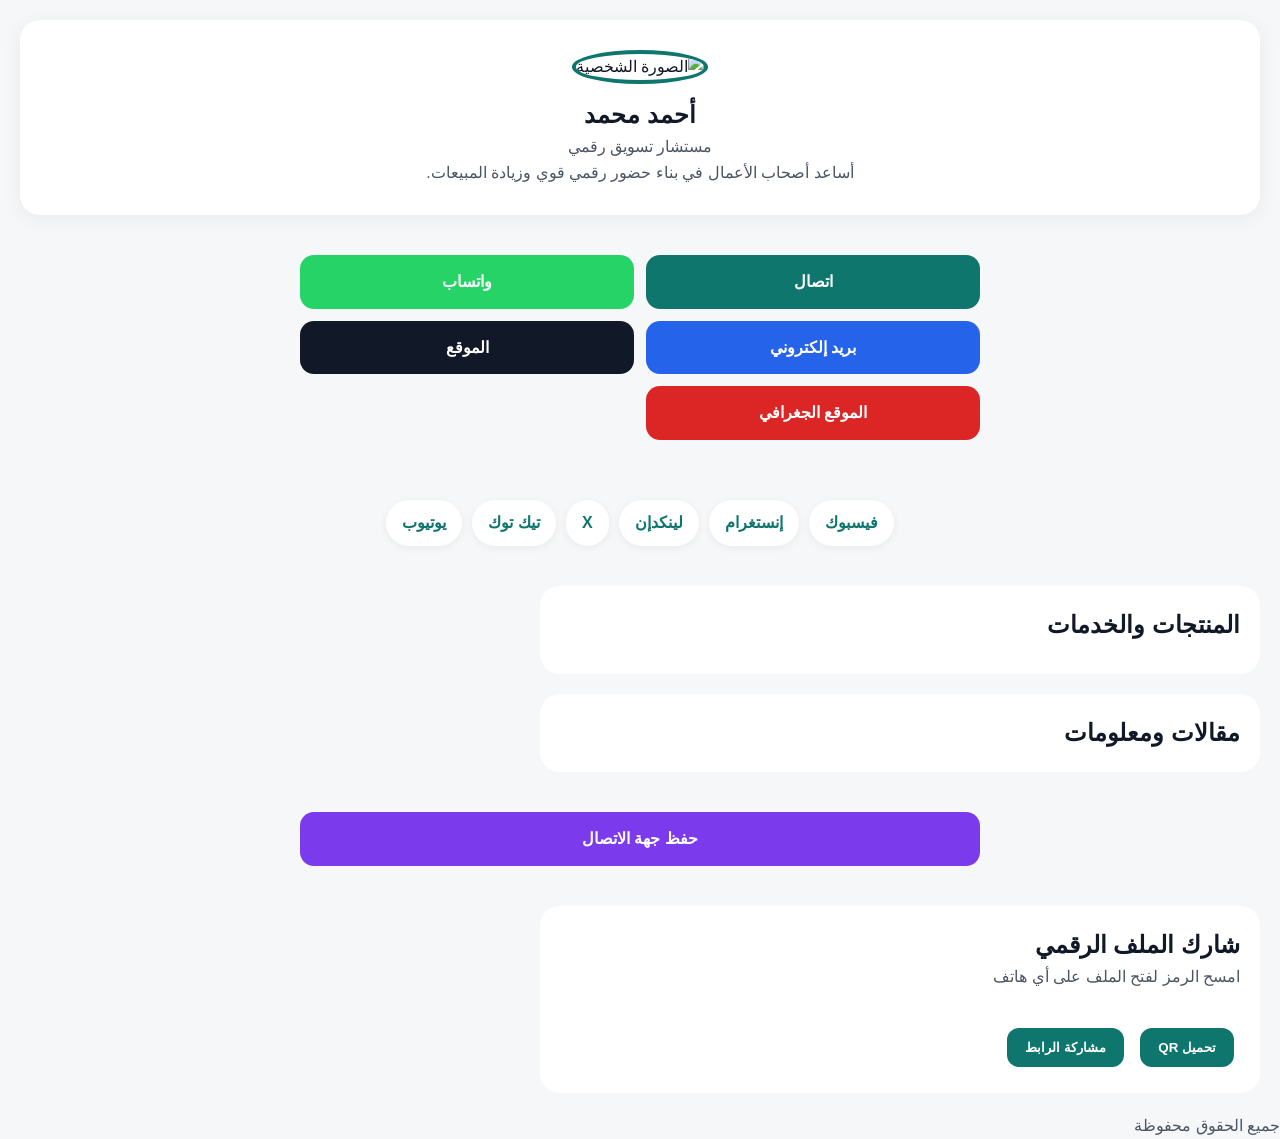
==== index.html @ 64c1b210 "Add files via upload" ====
<!DOCTYPE html>
<html lang="ar" dir="rtl">

<head>
    <meta charset="UTF-8">
    <meta name="viewport" content="width=device-width, initial-scale=1">
    <title>الملف الرقمي</title>

    <link rel="stylesheet" href="style.css">
    <link rel="manifest" href="manifest.json">
    <link rel="apple-touch-icon" href="assets/icon-192.png">

    <meta name="theme-color" content="#0f766e">
</head>

<body>

    <header class="profile-header">
        <img id="profileImage" src="assets/profile.jpg" alt="الصورة الشخصية">
        <h1 id="profileName"></h1>
        <p id="profileTitle"></p>
        <p id="profileAbout"></p>
    </header>

    <section class="contact-buttons">
        <a id="callBtn" class="btn call">اتصال</a>
        <a id="whatsappBtn" class="btn whatsapp">واتساب</a>
        <a id="emailBtn" class="btn email">بريد إلكتروني</a>
        <a id="websiteBtn" class="btn website">الموقع</a>
        <a id="locationBtn" class="btn location">الموقع الجغرافي</a>
    </section>

    <section class="social-links">
        <div id="socialLinks"></div>
    </section>

    <section class="products">
        <h2>المنتجات والخدمات</h2>
        <div id="categoryButtons"></div>
        <div id="productsList"></div>
    </section>

    <section class="articles">
        <h2>مقالات ومعلومات</h2>
        <div id="articlesList"></div>
    </section>

    <section class="save-contact">
        <a id="vcardBtn" class="btn save">حفظ جهة الاتصال</a>
    </section>

    <section class="share-section">
        <h2>شارك الملف الرقمي</h2>
        <p>امسح الرمز لفتح الملف على أي هاتف</p>

        <div id="qrcode"></div>

        <button id="downloadQr">تحميل QR</button>
        <button id="shareLink">مشاركة الرابط</button>
    </section>

    <footer>
        <p>جميع الحقوق محفوظة</p>
    </footer>

    <script src="data.js"></script>
    <script src="https://cdnjs.cloudflare.com/ajax/libs/qrcodejs/1.0.0/qrcode.min.js"></script>
    <script src="script.js"></script>

</body>

</html>
---- style.css ----
* {
    margin: 0;
    padding: 0;
    box-sizing: border-box;
    font-family: "Tajawal", "Cairo", Arial, sans-serif;
}

body {
    background: #f6f7f9;
    color: #111827;
    line-height: 1.6;
}

.container,
section {
    width: 100%;
    max-width: 720px;
    margin: 0 auto;
    padding: 20px;
}

.profile-header {
    text-align: center;
    background: white;
    padding: 30px 20px;
    border-radius: 20px;
    margin: 20px;
    box-shadow: 0 4px 20px rgba(0, 0, 0, 0.06);
}

#profileImage {
    width: 120px;
    height: 120px;
    object-fit: cover;
    border-radius: 50%;
    border: 4px solid #0f766e;
}

h1 {
    font-size: 24px;
    margin-top: 12px;
}

p {
    color: #4b5563;
}

.contact-buttons {
    display: grid;
    grid-template-columns: repeat(2, 1fr);
    gap: 12px;
}

.btn {
    display: block;
    text-align: center;
    padding: 14px;
    border-radius: 14px;
    text-decoration: none;
    font-weight: bold;
    color: white;
    background: #0f766e;
}

.btn.whatsapp {
    background: #25d366;
}

.btn.email {
    background: #2563eb;
}

.btn.website {
    background: #111827;
}

.btn.location {
    background: #dc2626;
}

.btn.save {
    background: #7c3aed;
}

.social-links {
    margin-top: 20px;
}

#socialLinks {
    display: flex;
    flex-wrap: wrap;
    justify-content: center;
    gap: 10px;
}

#socialLinks a {
    padding: 10px 16px;
    background: white;
    border-radius: 999px;
    text-decoration: none;
    color: #0f766e;
    font-weight: bold;
    box-shadow: 0 2px 8px rgba(0, 0, 0, 0.06);
}

.products,
.articles,
.share-section {
    background: white;
    border-radius: 20px;
    margin: 20px;
    padding: 20px;
}

#categoryButtons {
    display: flex;
    gap: 8px;
    overflow-x: auto;
    padding-bottom: 10px;
}

.category-btn {
    padding: 8px 14px;
    border: none;
    border-radius: 999px;
    background: #e5e7eb;
    cursor: pointer;
}

.category-btn.active {
    background: #0f766e;
    color: white;
}

.product-card {
    border: 1px solid #e5e7eb;
    border-radius: 16px;
    overflow: hidden;
    margin-top: 14px;
}

.product-card img {
    width: 100%;
    height: 180px;
    object-fit: cover;
}

.product-card-content {
    padding: 14px;
}

#qrcode {
    display: flex;
    justify-content: center;
    padding: 16px;
    background: white;
}

button {
    padding: 12px 18px;
    border: none;
    border-radius: 12px;
    background: #0f766e;
    color: white;
    font-weight: bold;
    cursor: pointer;
    margin: 6px;
}

@media (max-width: 480px) {
    .contact-buttons {
        grid-template-columns: 1fr;
    }

    h1 {
        font-size: 20px;
    }
}
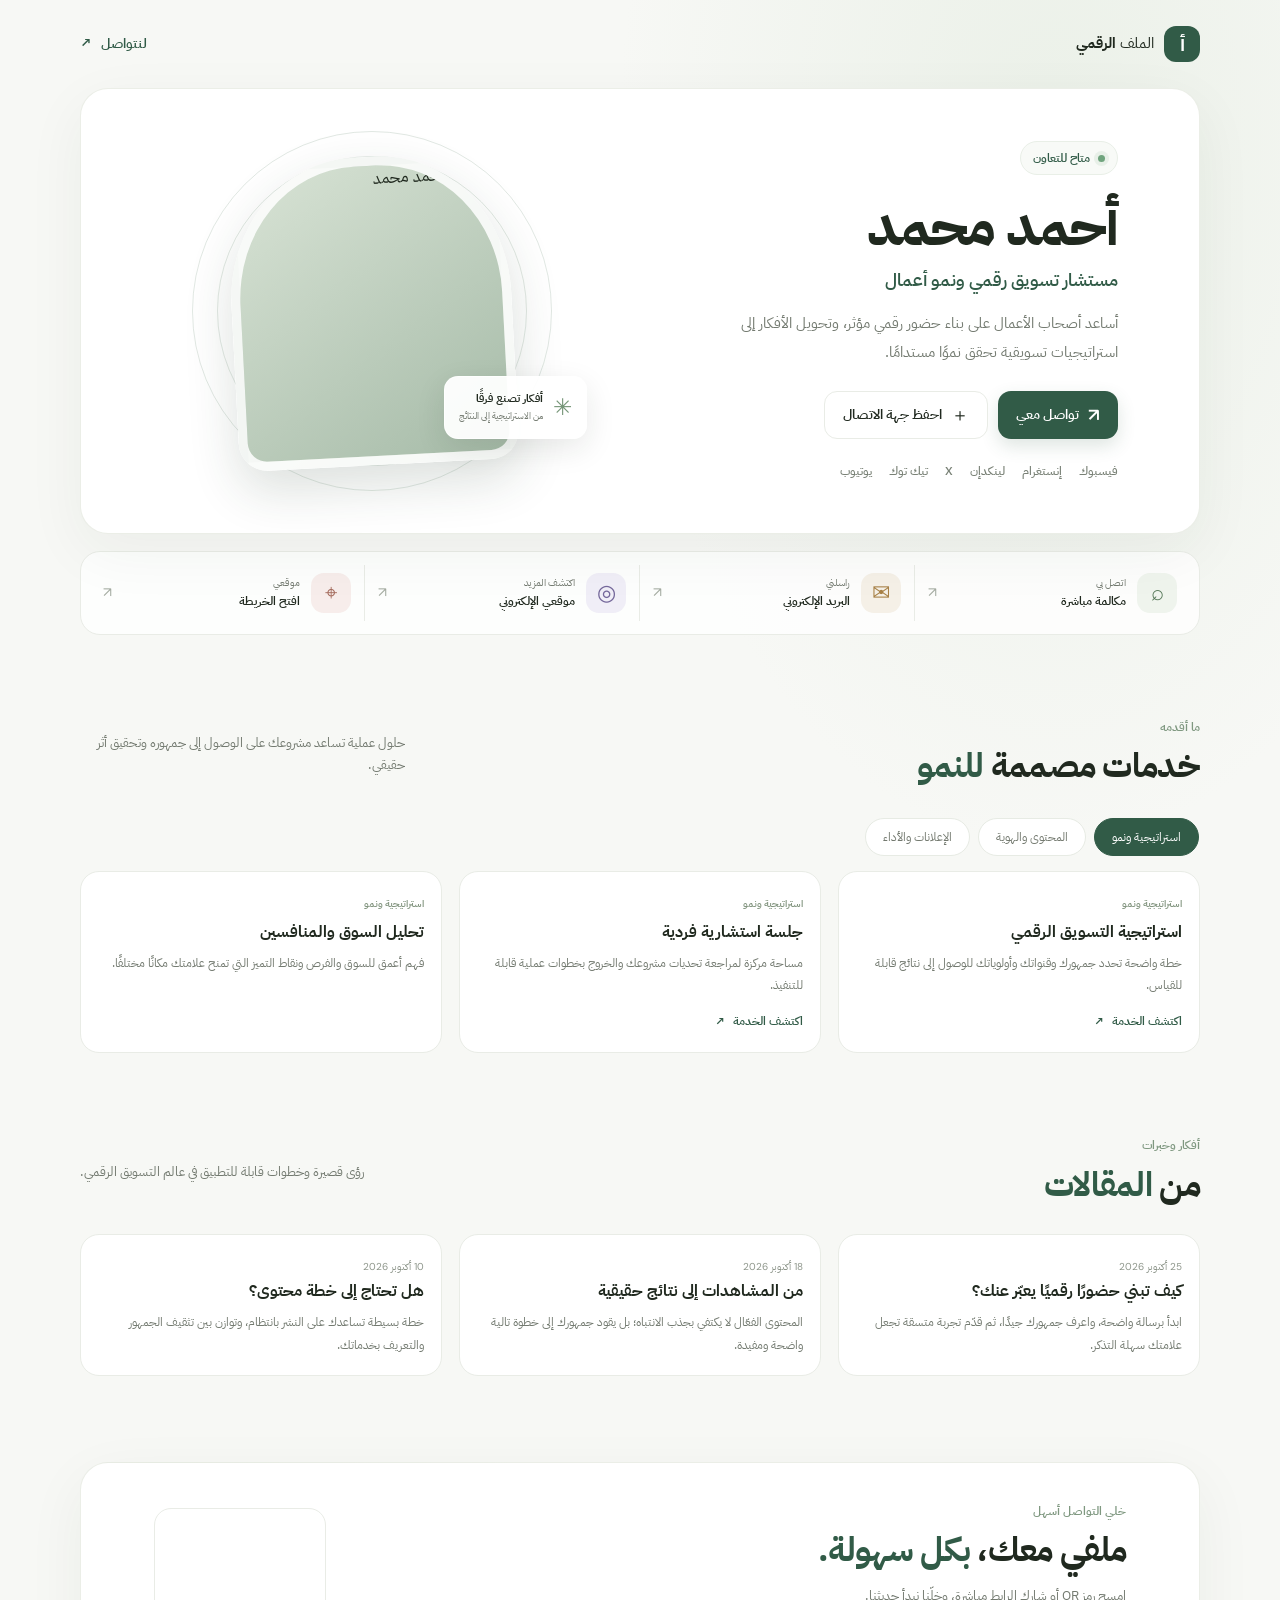
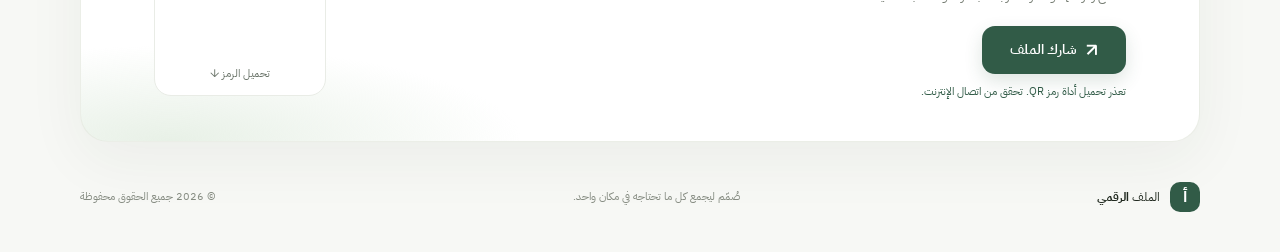
==== commit 50c302ad: "Add files via upload" ====
--- a/index.html
+++ b/index.html
@@ -4,69 +4,139 @@
 <head>
     <meta charset="UTF-8">
     <meta name="viewport" content="width=device-width, initial-scale=1">
-    <title>الملف الرقمي</title>
-
+    <meta name="theme-color" content="#f7f8f5">
+    <meta name="description"
+        content="الملف الرقمي لأحمد محمد — مستشار تسويق رقمي. تواصل، اكتشف الخدمات، وتعرّف على أحدث المقالات.">
+    <title>أحمد محمد | ملف رقمي</title>
+    <link rel="preconnect" href="https://fonts.googleapis.com">
+    <link rel="preconnect" href="https://fonts.gstatic.com" crossorigin>
+    <link
+        href="https://fonts.googleapis.com/css2?family=DM+Sans:wght@400;500;600;700&family=IBM+Plex+Sans+Arabic:wght@400;500;600;700&display=swap"
+        rel="stylesheet">
     <link rel="stylesheet" href="style.css">
-    <link rel="manifest" href="manifest.json">
-    <link rel="apple-touch-icon" href="assets/icon-192.png">
-
-    <meta name="theme-color" content="#0f766e">
 </head>
 
 <body>
+    <div class="page-shell">
+        <nav class="topbar" aria-label="التنقل الرئيسي">
+            <a class="brand" href="#home" aria-label="العودة إلى بداية الصفحة">
+                <span class="brand-mark" aria-hidden="true">أ</span>
+                <span>الملف <strong>الرقمي</strong></span>
+            </a>
+            <a class="topbar-link" href="#contact">لنتواصل <span aria-hidden="true">↗</span></a>
+        </nav>
 
-    <header class="profile-header">
-        <img id="profileImage" src="assets/profile.jpg" alt="الصورة الشخصية">
-        <h1 id="profileName"></h1>
-        <p id="profileTitle"></p>
-        <p id="profileAbout"></p>
-    </header>
+        <main>
+            <section class="hero panel" id="home" aria-labelledby="profileName">
+                <div class="hero-copy">
+                    <span class="eyebrow"><span class="status-dot"></span> متاح للتعاون</span>
+                    <h1 id="profileName"></h1>
+                    <p class="profile-title" id="profileTitle"></p>
+                    <p class="profile-about" id="profileAbout"></p>
 
-    <section class="contact-buttons">
-        <a id="callBtn" class="btn call">اتصال</a>
-        <a id="whatsappBtn" class="btn whatsapp">واتساب</a>
-        <a id="emailBtn" class="btn email">بريد إلكتروني</a>
-        <a id="websiteBtn" class="btn website">الموقع</a>
-        <a id="locationBtn" class="btn location">الموقع الجغرافي</a>
-    </section>
+                    <div class="hero-actions">
+                        <a id="whatsappBtn" class="button button-primary" href="#">
+                            <span class="button-icon" aria-hidden="true">↗</span> تواصل معي
+                        </a>
+                        <a id="vcardBtn" class="button button-light" href="#">
+                            <span class="button-icon" aria-hidden="true">＋</span> احفظ جهة الاتصال
+                        </a>
+                    </div>
 
-    <section class="social-links">
-        <div id="socialLinks"></div>
-    </section>
+                    <div class="hero-socials" id="socialLinks" aria-label="روابط التواصل الاجتماعي"></div>
+                </div>
+                <div class="hero-visual">
+                    <div class="photo-frame">
+                        <img id="profileImage" src="" alt="" fetchpriority="high">
+                    </div>
+                    <div class="photo-caption">
+                        <span class="caption-mark" aria-hidden="true">✳</span>
+                        <span><strong>أفكار تصنع فرقًا</strong><small>من الاستراتيجية إلى النتائج</small></span>
+                    </div>
+                    <span class="hero-orbit orbit-one" aria-hidden="true"></span>
+                    <span class="hero-orbit orbit-two" aria-hidden="true"></span>
+                </div>
+            </section>
 
-    <section class="products">
-        <h2>المنتجات والخدمات</h2>
-        <div id="categoryButtons"></div>
-        <div id="productsList"></div>
-    </section>
+            <section class="contact-strip" id="contact" aria-label="طرق التواصل">
+                <a class="contact-item" id="callBtn" href="#">
+                    <span class="contact-icon icon-call" aria-hidden="true">⌕</span>
+                    <span><small>اتصل بي</small><strong>مكالمة مباشرة</strong></span>
+                    <span class="contact-arrow" aria-hidden="true">↗</span>
+                </a>
+                <a class="contact-item" id="emailBtn" href="#">
+                    <span class="contact-icon icon-email" aria-hidden="true">✉</span>
+                    <span><small>راسلني</small><strong>البريد الإلكتروني</strong></span>
+                    <span class="contact-arrow" aria-hidden="true">↗</span>
+                </a>
+                <a class="contact-item" id="websiteBtn" href="#" target="_blank" rel="noopener noreferrer">
+                    <span class="contact-icon icon-web" aria-hidden="true">◎</span>
+                    <span><small>اكتشف المزيد</small><strong>موقعي الإلكتروني</strong></span>
+                    <span class="contact-arrow" aria-hidden="true">↗</span>
+                </a>
+                <a class="contact-item" id="locationBtn" href="#" target="_blank" rel="noopener noreferrer">
+                    <span class="contact-icon icon-location" aria-hidden="true">⌖</span>
+                    <span><small>موقعي</small><strong>افتح الخريطة</strong></span>
+                    <span class="contact-arrow" aria-hidden="true">↗</span>
+                </a>
+            </section>
 
-    <section class="articles">
-        <h2>مقالات ومعلومات</h2>
-        <div id="articlesList"></div>
-    </section>
+            <section class="content-section" id="services" aria-labelledby="servicesHeading">
+                <div class="section-heading">
+                    <div>
+                        <span class="section-kicker">ما أقدمه</span>
+                        <h2 id="servicesHeading">خدمات مصممة <span>للنمو</span></h2>
+                    </div>
+                    <p>حلول عملية تساعد مشروعك على الوصول إلى جمهوره وتحقيق أثر حقيقي.</p>
+                </div>
+                <div class="category-list" id="categoryButtons" aria-label="تصنيفات الخدمات"></div>
+                <div class="product-grid" id="productsList" aria-live="polite"></div>
+                <p class="content-message" id="productsMessage" role="status" hidden></p>
+            </section>
 
-    <section class="save-contact">
-        <a id="vcardBtn" class="btn save">حفظ جهة الاتصال</a>
-    </section>
+            <section class="content-section articles-section" id="articles" aria-labelledby="articlesHeading">
+                <div class="section-heading">
+                    <div>
+                        <span class="section-kicker">أفكار وخبرات</span>
+                        <h2 id="articlesHeading">من <span>المقالات</span></h2>
+                    </div>
+                    <p>رؤى قصيرة وخطوات قابلة للتطبيق في عالم التسويق الرقمي.</p>
+                </div>
+                <div class="article-grid" id="articlesList" aria-live="polite"></div>
+                <p class="content-message" id="articlesMessage" role="status" hidden></p>
+            </section>
 
-    <section class="share-section">
-        <h2>شارك الملف الرقمي</h2>
-        <p>امسح الرمز لفتح الملف على أي هاتف</p>
+            <section class="share-panel panel" aria-labelledby="shareHeading">
+                <div class="share-copy">
+                    <span class="section-kicker">خلي التواصل أسهل</span>
+                    <h2 id="shareHeading">ملفي معك، <span>بكل سهولة.</span></h2>
+                    <p>امسح رمز QR أو شارك الرابط مباشرة، وخلّنا نبدأ حديثنا.</p>
+                    <button class="button button-primary share-button" id="shareLink" type="button">
+                        <span class="button-icon" aria-hidden="true">↗</span> شارك الملف
+                    </button>
+                    <p class="share-feedback" id="shareFeedback" role="status" aria-live="polite"></p>
+                </div>
+                <div class="qr-wrap">
+                    <div id="qrcode" aria-label="رمز QR لرابط هذه الصفحة"></div>
+                    <button class="qr-download" id="downloadQr" type="button">تحميل الرمز <span
+                            aria-hidden="true">↓</span></button>
+                </div>
+            </section>
+        </main>
 
-        <div id="qrcode"></div>
-
-        <button id="downloadQr">تحميل QR</button>
-        <button id="shareLink">مشاركة الرابط</button>
-    </section>
-
-    <footer>
-        <p>جميع الحقوق محفوظة</p>
-    </footer>
+        <footer class="footer">
+            <a class="brand footer-brand" href="#home">
+                <span class="brand-mark" aria-hidden="true">أ</span>
+                <span>الملف <strong>الرقمي</strong></span>
+            </a>
+            <p>صُمّم ليجمع كل ما تحتاجه في مكان واحد.</p>
+            <span class="copyright">© <span id="currentYear"></span> جميع الحقوق محفوظة</span>
+        </footer>
+    </div>
 
     <script src="data.js"></script>
-    <script src="https://cdnjs.cloudflare.com/ajax/libs/qrcodejs/1.0.0/qrcode.min.js"></script>
-    <script src="script.js"></script>
-
+    <script src="https://cdnjs.cloudflare.com/ajax/libs/qrcodejs/1.0.0/qrcode.min.js" defer></script>
+    <script src="script.js" defer></script>
 </body>
 
 </html>
--- a/style.css
+++ b/style.css
@@ -1,178 +1,890 @@
+:root {
+    color-scheme: light;
+    --ink: #20291f;
+    --muted: #737a70;
+    --green: #315b47;
+    --green-dark: #254736;
+    --sage: #e9efe7;
+    --paper: #f7f8f5;
+    --line: #e9ece6;
+    --white: #fff;
+    --font: "IBM Plex Sans Arabic", "DM Sans", sans-serif;
+    font-family: var(--font);
+    font-synthesis: none;
+    text-rendering: optimizeLegibility;
+}
+
 * {
+    box-sizing: border-box;
+}
+
+html {
+    scroll-behavior: smooth;
+}
+
+body {
+    min-width: 320px;
     margin: 0;
-    padding: 0;
-    box-sizing: border-box;
-    font-family: "Tajawal", "Cairo", Arial, sans-serif;
-}
-
-body {
-    background: #f6f7f9;
-    color: #111827;
-    line-height: 1.6;
-}
-
-.container,
-section {
+    background:
+        radial-gradient(ellipse at 82% 8%, rgba(218, 230, 214, .42), transparent 27rem),
+        var(--paper);
+    color: var(--ink);
+    line-height: 1.7;
+}
+
+button,
+a {
+    font: inherit;
+}
+
+a {
+    color: inherit;
+}
+
+button:focus-visible,
+a:focus-visible {
+    outline: 3px solid #9eb99e;
+    outline-offset: 4px;
+}
+
+.page-shell {
+    width: min(1120px, calc(100% - 56px));
+    margin-inline: auto;
+}
+
+.topbar,
+.brand,
+.topbar-link,
+.hero-actions,
+.hero-socials,
+.contact-item,
+.section-heading,
+.category-list,
+.share-panel,
+.footer {
+    display: flex;
+    align-items: center;
+}
+
+.topbar {
+    justify-content: space-between;
+    min-height: 88px;
+}
+
+.brand {
+    gap: 10px;
+    color: var(--ink);
+    font-size: 15px;
+    text-decoration: none;
+}
+
+.brand strong {
+    font-weight: 700;
+}
+
+.brand-mark {
+    display: grid;
+    width: 36px;
+    height: 36px;
+    place-items: center;
+    border-radius: 12px;
+    background: var(--green);
+    color: var(--white);
+    font-size: 20px;
+    font-weight: 700;
+}
+
+.topbar-link {
+    gap: 9px;
+    color: var(--green);
+    font-size: 14px;
+    font-weight: 600;
+    text-decoration: none;
+}
+
+.topbar-link span,
+.contact-arrow {
+    direction: ltr;
+}
+
+.panel {
+    border: 1px solid rgba(230, 234, 226, .8);
+    border-radius: 28px;
+    background: var(--white);
+    box-shadow: 0 18px 60px rgba(43, 57, 40, .055);
+}
+
+.hero {
+    position: relative;
+    display: grid;
+    min-height: 420px;
+    grid-template-columns: 1.12fr .88fr;
+    align-items: center;
+    overflow: hidden;
+    padding: 52px 7.2%;
+}
+
+.hero-copy {
+    position: relative;
+    z-index: 2;
+    max-width: 540px;
+}
+
+.eyebrow {
+    display: inline-flex;
+    align-items: center;
+    gap: 8px;
+    padding: 6px 12px;
+    border: 1px solid #e9efe7;
+    border-radius: 999px;
+    background: #f8faf7;
+    color: var(--green);
+    font-size: 12px;
+    font-weight: 600;
+}
+
+.status-dot {
+    width: 7px;
+    height: 7px;
+    border-radius: 50%;
+    background: #70a47e;
+    box-shadow: 0 0 0 4px rgba(112, 164, 126, .12);
+}
+
+h1,
+h2,
+h3,
+p {
+    margin-top: 0;
+}
+
+.hero h1 {
+    margin: 16px 0 2px;
+    font-size: clamp(38px, 5vw, 56px);
+    font-weight: 700;
+    letter-spacing: -1.8px;
+    line-height: 1.27;
+}
+
+.profile-title {
+    margin-bottom: 14px;
+    color: var(--green);
+    font-size: 18px;
+    font-weight: 600;
+}
+
+.profile-about {
+    max-width: 440px;
+    margin-bottom: 23px;
+    color: var(--muted);
+    font-size: 15px;
+    line-height: 1.95;
+}
+
+.hero-actions {
+    flex-wrap: wrap;
+    gap: 10px;
+}
+
+.button {
+    display: inline-flex;
+    min-height: 48px;
+    align-items: center;
+    justify-content: center;
+    gap: 9px;
+    padding: 10px 18px;
+    border: 0;
+    border-radius: 13px;
+    cursor: pointer;
+    font-size: 14px;
+    font-weight: 600;
+    text-decoration: none;
+    transition: transform .2s ease, background .2s ease, box-shadow .2s ease;
+}
+
+.button:hover {
+    transform: translateY(-2px);
+}
+
+.button-primary {
+    background: var(--green);
+    box-shadow: 0 7px 18px rgba(49, 91, 71, .16);
+    color: var(--white);
+}
+
+.button-primary:hover {
+    background: var(--green-dark);
+}
+
+.button-light {
+    border: 1px solid var(--line);
+    background: var(--white);
+    color: var(--ink);
+}
+
+.button-icon {
+    font-family: "DM Sans", sans-serif;
+    font-size: 18px;
+    line-height: 1;
+}
+
+.hero-socials {
+    flex-wrap: wrap;
+    gap: 17px;
+    margin-top: 22px;
+}
+
+.hero-socials a {
+    color: #788075;
+    font-size: 12px;
+    font-weight: 500;
+    text-decoration: none;
+    transition: color .2s ease;
+}
+
+.hero-socials a:hover {
+    color: var(--green);
+}
+
+.hero-visual {
+    position: relative;
+    display: grid;
+    min-height: 310px;
+    place-items: center;
+}
+
+.photo-frame {
+    position: relative;
+    z-index: 1;
+    width: min(280px, 74%);
+    aspect-ratio: .91;
+    overflow: hidden;
+    border: 9px solid rgba(255, 255, 255, .86);
+    border-radius: 46% 46% 28px 28px;
+    background: linear-gradient(145deg, #d8e3d5, #a6bba8);
+    box-shadow: 0 20px 50px rgba(35, 61, 43, .16);
+    transform: rotate(-3deg);
+}
+
+.photo-frame img {
     width: 100%;
-    max-width: 720px;
-    margin: 0 auto;
-    padding: 20px;
-}
-
-.profile-header {
-    text-align: center;
-    background: white;
-    padding: 30px 20px;
+    height: 100%;
+    object-fit: cover;
+    object-position: center 35%;
+}
+
+.photo-caption {
+    position: absolute;
+    z-index: 2;
+    right: -4px;
+    bottom: 27px;
+    display: flex;
+    align-items: center;
+    gap: 10px;
+    padding: 11px 14px;
+    border: 1px solid rgba(255, 255, 255, .8);
+    border-radius: 14px;
+    background: rgba(255, 255, 255, .94);
+    box-shadow: 0 10px 30px rgba(31, 44, 31, .1);
+}
+
+.caption-mark {
+    color: #759577;
+    font-size: 23px;
+}
+
+.photo-caption strong,
+.photo-caption small {
+    display: block;
+}
+
+.photo-caption strong {
+    font-size: 11px;
+}
+
+.photo-caption small {
+    color: var(--muted);
+    font-size: 9px;
+}
+
+.hero-orbit {
+    position: absolute;
+    display: block;
+    border: 1px solid rgba(92, 130, 99, .18);
+    border-radius: 50%;
+}
+
+.orbit-one {
+    width: 310px;
+    height: 310px;
+}
+
+.orbit-two {
+    width: 360px;
+    height: 360px;
+}
+
+.contact-strip {
+    display: grid;
+    grid-template-columns: repeat(4, 1fr);
+    margin-top: 17px;
+    padding: 13px 9px;
+    border: 1px solid var(--line);
     border-radius: 20px;
-    margin: 20px;
-    box-shadow: 0 4px 20px rgba(0, 0, 0, 0.06);
-}
-
-#profileImage {
-    width: 120px;
-    height: 120px;
-    object-fit: cover;
-    border-radius: 50%;
-    border: 4px solid #0f766e;
-}
-
-h1 {
-    font-size: 24px;
-    margin-top: 12px;
-}
-
-p {
-    color: #4b5563;
-}
-
-.contact-buttons {
+    background: rgba(255, 255, 255, .82);
+}
+
+.contact-item {
+    min-width: 0;
+    gap: 11px;
+    padding: 8px 13px;
+    text-decoration: none;
+}
+
+.contact-item+.contact-item {
+    border-right: 1px solid var(--line);
+}
+
+.contact-icon {
     display: grid;
-    grid-template-columns: repeat(2, 1fr);
-    gap: 12px;
-}
-
-.btn {
+    width: 40px;
+    height: 40px;
+    flex: 0 0 40px;
+    place-items: center;
+    border-radius: 13px;
+    font-family: "DM Sans", sans-serif;
+    font-size: 22px;
+}
+
+.icon-call {
+    background: #eff4ed;
+    color: #527555;
+}
+
+.icon-email {
+    background: #f5f0e7;
+    color: #a78046;
+}
+
+.icon-web {
+    background: #f0eef7;
+    color: #75689b;
+}
+
+.icon-location {
+    background: #f7edeb;
+    color: #a56c5e;
+}
+
+.contact-item small,
+.contact-item strong {
     display: block;
-    text-align: center;
-    padding: 14px;
-    border-radius: 14px;
-    text-decoration: none;
-    font-weight: bold;
-    color: white;
-    background: #0f766e;
-}
-
-.btn.whatsapp {
-    background: #25d366;
-}
-
-.btn.email {
-    background: #2563eb;
-}
-
-.btn.website {
-    background: #111827;
-}
-
-.btn.location {
-    background: #dc2626;
-}
-
-.btn.save {
-    background: #7c3aed;
-}
-
-.social-links {
-    margin-top: 20px;
-}
-
-#socialLinks {
-    display: flex;
-    flex-wrap: wrap;
-    justify-content: center;
-    gap: 10px;
-}
-
-#socialLinks a {
-    padding: 10px 16px;
-    background: white;
-    border-radius: 999px;
-    text-decoration: none;
-    color: #0f766e;
-    font-weight: bold;
-    box-shadow: 0 2px 8px rgba(0, 0, 0, 0.06);
-}
-
-.products,
-.articles,
-.share-section {
-    background: white;
-    border-radius: 20px;
-    margin: 20px;
-    padding: 20px;
-}
-
-#categoryButtons {
-    display: flex;
+    overflow: hidden;
+    text-overflow: ellipsis;
+    white-space: nowrap;
+}
+
+.contact-item small {
+    color: var(--muted);
+    font-size: 10px;
+}
+
+.contact-item strong {
+    font-size: 12px;
+    font-weight: 600;
+}
+
+.contact-arrow {
+    margin-right: auto;
+    color: #a3aaa0;
+    font-family: "DM Sans", sans-serif;
+    font-size: 14px;
+}
+
+.content-section {
+    padding-top: 82px;
+}
+
+.section-heading {
+    justify-content: space-between;
+    gap: 24px;
+    margin-bottom: 25px;
+}
+
+.section-kicker {
+    display: block;
+    margin-bottom: 4px;
+    color: #7f9880;
+    font-size: 12px;
+    font-weight: 600;
+}
+
+.section-heading h2,
+.share-copy h2 {
+    margin-bottom: 0;
+    font-size: clamp(25px, 3vw, 34px);
+    letter-spacing: -.7px;
+    line-height: 1.45;
+}
+
+.section-heading h2 span,
+.share-copy h2 span {
+    color: var(--green);
+}
+
+.section-heading>p {
+    max-width: 325px;
+    margin: 0;
+    color: var(--muted);
+    font-size: 13px;
+}
+
+.category-list {
     gap: 8px;
     overflow-x: auto;
-    padding-bottom: 10px;
+    padding: 2px 1px 15px;
+    scrollbar-width: thin;
 }
 
 .category-btn {
-    padding: 8px 14px;
-    border: none;
+    flex: 0 0 auto;
+    padding: 8px 17px;
+    border: 1px solid #e7ebe4;
     border-radius: 999px;
-    background: #e5e7eb;
+    background: var(--white);
+    color: #73796f;
     cursor: pointer;
-}
-
+    font-size: 12px;
+    transition: all .18s ease;
+}
+
+.category-btn:hover,
 .category-btn.active {
-    background: #0f766e;
-    color: white;
-}
-
-.product-card {
-    border: 1px solid #e5e7eb;
-    border-radius: 16px;
+    border-color: var(--green);
+    background: var(--green);
+    color: var(--white);
+}
+
+.product-grid,
+.article-grid {
+    display: grid;
+    grid-template-columns: repeat(3, minmax(0, 1fr));
+    gap: 17px;
+}
+
+.product-card,
+.article-card {
+    min-width: 0;
     overflow: hidden;
+    border: 1px solid var(--line);
+    border-radius: 19px;
+    background: var(--white);
+    transition: transform .22s ease, box-shadow .22s ease;
+}
+
+.product-card:hover,
+.article-card:hover {
+    box-shadow: 0 14px 35px rgba(43, 57, 40, .08);
+    transform: translateY(-4px);
+}
+
+.card-image {
+    display: block;
+    width: 100%;
+    height: 174px;
+    object-fit: cover;
+    background: #e9eee7;
+}
+
+.card-content {
+    padding: 17px 17px 18px;
+}
+
+.card-label {
+    display: inline-block;
+    margin-bottom: 8px;
+    color: #849681;
+    font-size: 10px;
+    font-weight: 600;
+}
+
+.card-content h3 {
+    margin-bottom: 6px;
+    font-size: 16px;
+    line-height: 1.6;
+}
+
+.card-content p {
+    margin-bottom: 0;
+    color: var(--muted);
+    font-size: 12px;
+    line-height: 1.9;
+}
+
+.card-link {
+    display: inline-flex;
+    align-items: center;
+    gap: 7px;
     margin-top: 14px;
-}
-
-.product-card img {
-    width: 100%;
-    height: 180px;
-    object-fit: cover;
-}
-
-.product-card-content {
-    padding: 14px;
+    color: var(--green);
+    font-size: 12px;
+    font-weight: 600;
+    text-decoration: none;
+}
+
+.card-link span {
+    direction: ltr;
+}
+
+.article-card .card-image {
+    height: 190px;
+}
+
+.article-date {
+    color: #8d958a;
+    font-family: "DM Sans", var(--font);
+    font-size: 10px;
+}
+
+.content-message {
+    padding: 22px;
+    border: 1px dashed #dce3d9;
+    border-radius: 14px;
+    color: var(--muted);
+    font-size: 13px;
+    text-align: center;
+}
+
+.share-panel {
+    justify-content: space-between;
+    gap: 32px;
+    margin-top: 86px;
+    padding: 38px 6.5%;
+    background:
+        radial-gradient(ellipse at 8% 100%, rgba(215, 230, 213, .58), transparent 22rem),
+        var(--white);
+}
+
+.share-copy {
+    max-width: 510px;
+}
+
+.share-copy p {
+    margin: 11px 0 19px;
+    color: var(--muted);
+    font-size: 13px;
+}
+
+.share-button {
+    min-width: 144px;
+}
+
+.share-feedback {
+    min-height: 20px;
+    margin: 9px 0 0 !important;
+    color: var(--green) !important;
+    font-size: 11px !important;
+}
+
+.qr-wrap {
+    display: flex;
+    min-width: 172px;
+    flex-direction: column;
+    align-items: center;
+    gap: 6px;
+    padding: 13px 13px 7px;
+    border: 1px solid var(--line);
+    border-radius: 17px;
+    background: var(--white);
 }
 
 #qrcode {
-    display: flex;
-    justify-content: center;
-    padding: 16px;
-    background: white;
-}
-
-button {
-    padding: 12px 18px;
-    border: none;
-    border-radius: 12px;
-    background: #0f766e;
-    color: white;
-    font-weight: bold;
+    display: grid;
+    min-width: 132px;
+    min-height: 132px;
+    place-items: center;
+}
+
+#qrcode img,
+#qrcode canvas {
+    display: block;
+    max-width: 132px;
+    height: auto !important;
+}
+
+.qr-download {
+    padding: 4px 10px;
+    border: 0;
+    background: transparent;
+    color: #697368;
     cursor: pointer;
-    margin: 6px;
-}
-
-@media (max-width: 480px) {
-    .contact-buttons {
+    font-size: 11px;
+}
+
+.qr-download span {
+    font-family: "DM Sans", sans-serif;
+}
+
+.footer {
+    min-height: 110px;
+    justify-content: space-between;
+    gap: 15px;
+    color: #858b81;
+    font-size: 11px;
+}
+
+.footer-brand {
+    color: var(--ink);
+    font-size: 12px;
+}
+
+.footer .brand-mark {
+    width: 30px;
+    height: 30px;
+    border-radius: 10px;
+    font-size: 17px;
+}
+
+.footer p {
+    margin: 0;
+}
+
+.copyright {
+    direction: rtl;
+    white-space: nowrap;
+}
+
+[hidden] {
+    display: none !important;
+}
+
+@media (max-width: 820px) {
+    .page-shell {
+        width: min(100% - 38px, 680px);
+    }
+
+    .hero {
+        min-height: 380px;
+        padding: 40px 6%;
+    }
+
+    .hero-visual {
+        min-height: 270px;
+    }
+
+    .photo-caption {
+        right: -10px;
+    }
+
+    .contact-strip {
+        grid-template-columns: repeat(2, 1fr);
+    }
+
+    .contact-item:nth-child(3) {
+        border-right: 0;
+    }
+
+    .contact-item:nth-child(n + 3) {
+        border-top: 1px solid var(--line);
+    }
+
+    .product-grid,
+    .article-grid {
+        grid-template-columns: repeat(2, minmax(0, 1fr));
+    }
+}
+
+@media (max-width: 560px) {
+    .page-shell {
+        width: calc(100% - 28px);
+    }
+
+    .topbar {
+        min-height: 70px;
+    }
+
+    .hero {
         grid-template-columns: 1fr;
-    }
-
-    h1 {
-        font-size: 20px;
+        gap: 5px;
+        padding: 29px 23px 22px;
+        border-radius: 23px;
+    }
+
+    .hero h1 {
+        font-size: 39px;
+    }
+
+    .profile-title {
+        font-size: 16px;
+    }
+
+    .profile-about {
+        font-size: 13px;
+    }
+
+    .hero-visual {
+        min-height: 225px;
+        margin-top: 5px;
+    }
+
+    .photo-frame {
+        width: 190px;
+        aspect-ratio: .98;
+    }
+
+    .photo-caption {
+        right: calc(50% - 128px);
+        bottom: 13px;
+    }
+
+    .orbit-one {
+        width: 230px;
+        height: 230px;
+    }
+
+    .orbit-two {
+        width: 275px;
+        height: 275px;
+    }
+
+    .contact-strip {
+        gap: 0;
+        margin-top: 12px;
+        padding: 6px;
+        border-radius: 17px;
+    }
+
+    .contact-item {
+        gap: 8px;
+        padding: 10px 7px;
+    }
+
+    .contact-icon {
+        width: 34px;
+        height: 34px;
+        flex-basis: 34px;
+        border-radius: 11px;
+        font-size: 19px;
+    }
+
+    .contact-item small {
+        font-size: 9px;
+    }
+
+    .contact-item strong {
+        font-size: 10px;
+    }
+
+    .contact-arrow {
+        display: none;
+    }
+
+    .content-section {
+        padding-top: 57px;
+    }
+
+    .section-heading {
+        display: block;
+        margin-bottom: 18px;
+    }
+
+    .section-heading>p {
+        margin-top: 8px;
+        font-size: 12px;
+    }
+
+    .product-grid,
+    .article-grid {
+        grid-template-columns: 1fr;
+        gap: 12px;
+    }
+
+    .product-card,
+    .article-card {
+        display: grid;
+        grid-template-columns: 112px 1fr;
+        align-items: stretch;
+        border-radius: 15px;
+    }
+
+    .product-card .card-image,
+    .article-card .card-image {
+        height: 100%;
+        min-height: 145px;
+    }
+
+    .card-content {
+        padding: 13px;
+    }
+
+    .card-content h3 {
+        font-size: 14px;
+    }
+
+    .card-content p {
+        font-size: 11px;
+    }
+
+    .card-link {
+        margin-top: 9px;
+    }
+
+    .share-panel {
+        align-items: flex-start;
+        gap: 18px;
+        margin-top: 58px;
+        padding: 25px 20px;
+        border-radius: 22px;
+    }
+
+    .share-copy h2 {
+        font-size: 24px;
+    }
+
+    .share-copy p {
+        font-size: 11px;
+    }
+
+    .share-button {
+        min-height: 43px;
+        padding: 8px 13px;
+        font-size: 12px;
+    }
+
+    .qr-wrap {
+        min-width: 111px;
+        padding: 8px 7px 4px;
+    }
+
+    #qrcode {
+        min-width: 92px;
+        min-height: 92px;
+    }
+
+    #qrcode img,
+    #qrcode canvas {
+        max-width: 92px;
+    }
+
+    .footer {
+        min-height: 100px;
+        flex-wrap: wrap;
+        justify-content: space-between;
+        padding: 16px 2px;
+    }
+
+    .footer p {
+        order: 3;
+        width: 100%;
+    }
+}
+
+@media (prefers-reduced-motion: reduce) {
+
+    *,
+    *::before,
+    *::after {
+        scroll-behavior: auto !important;
+        transition-duration: .01ms !important;
     }
 }
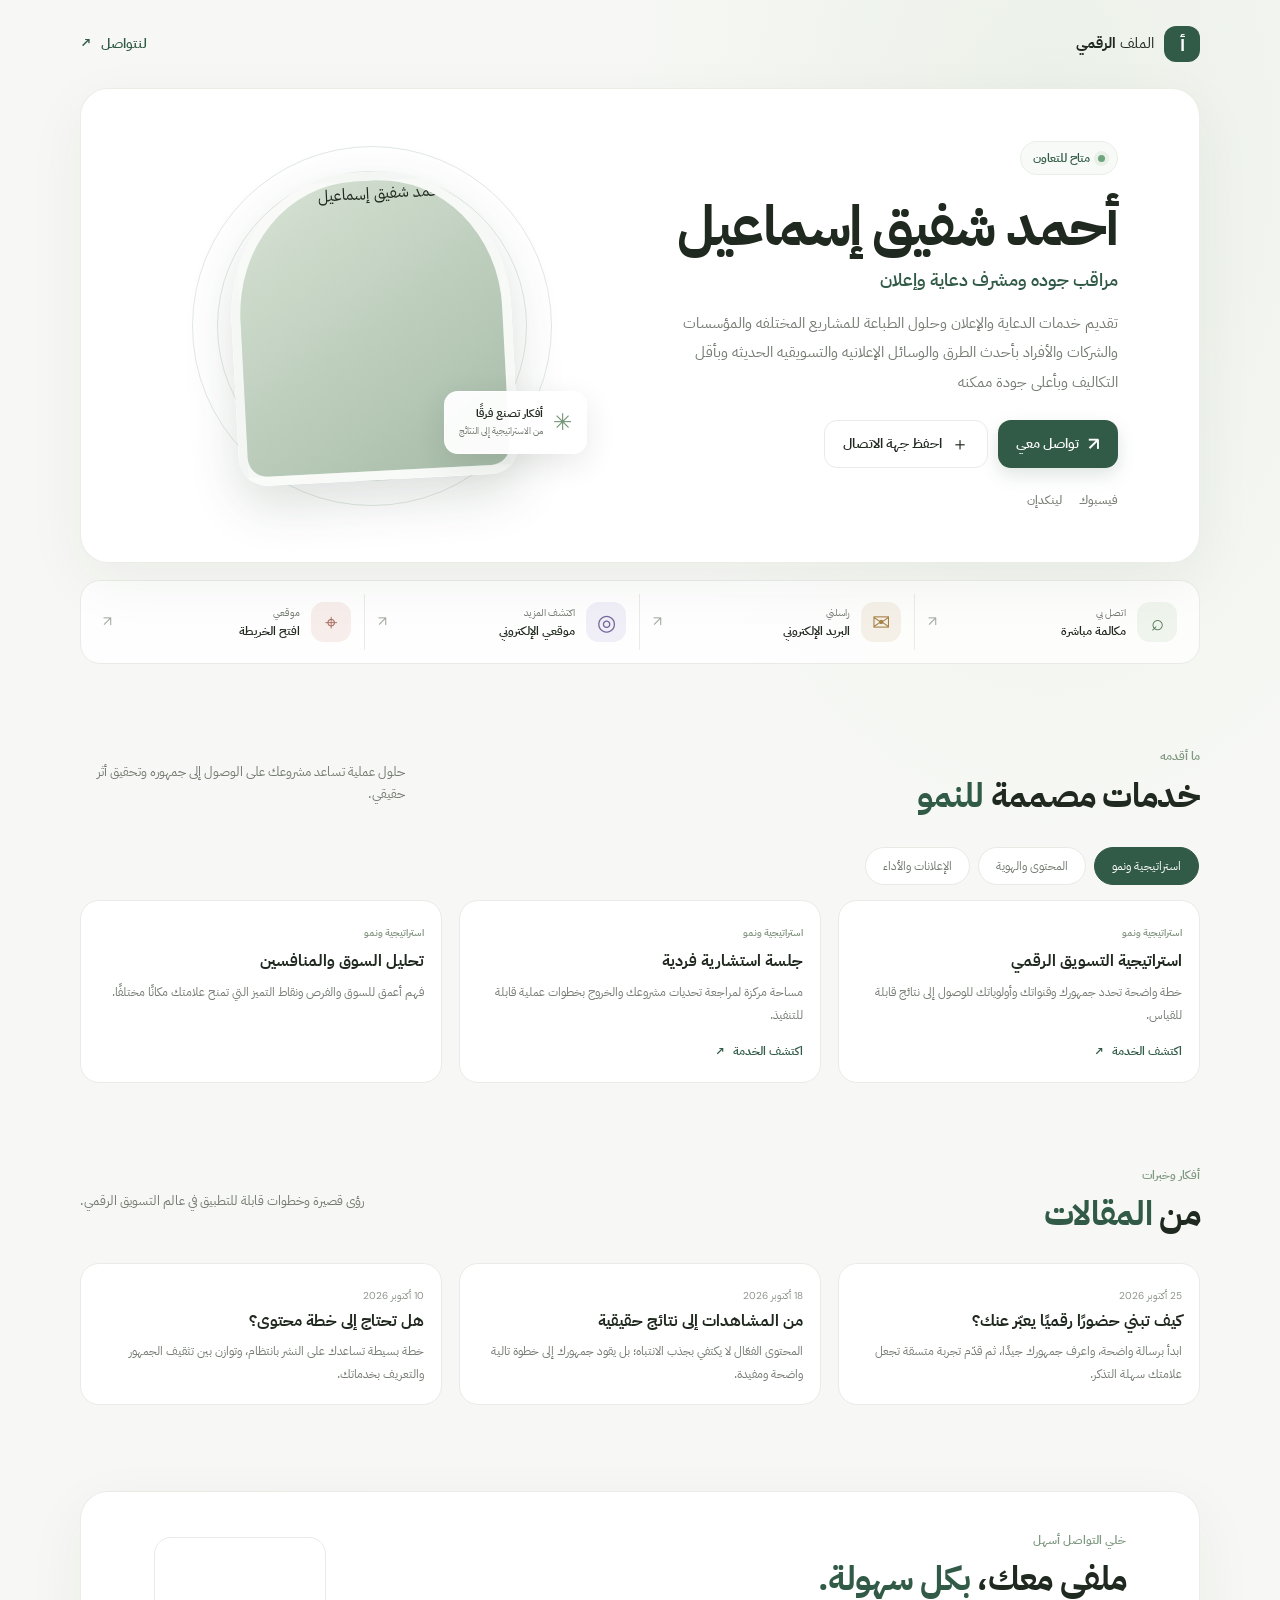
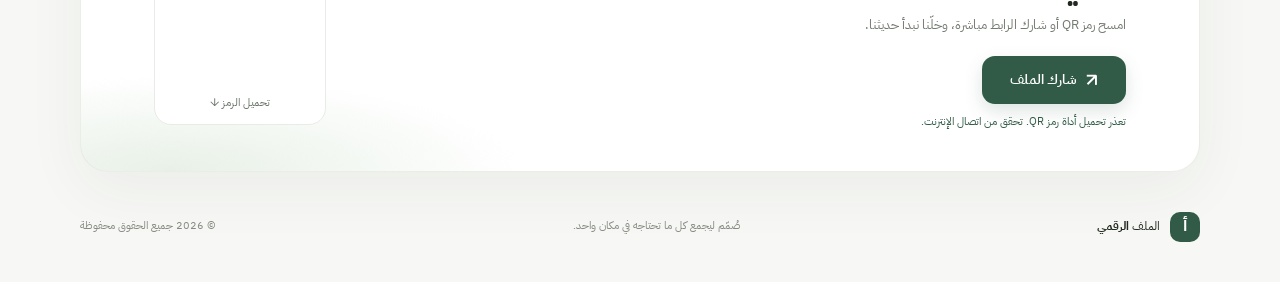
==== commit 3f00bd94: "Add files via upload" ====
--- a/index.html
+++ b/index.html
@@ -20,7 +20,10 @@
     <div class="page-shell">
         <nav class="topbar" aria-label="التنقل الرئيسي">
             <a class="brand" href="#home" aria-label="العودة إلى بداية الصفحة">
-                <span class="brand-mark" aria-hidden="true">أ</span>
+                <span class="brand-mark" aria-hidden="true">
+                    <img class="brand-logo" alt="">
+                    <span class="brand-fallback">أ</span>
+                </span>
                 <span>الملف <strong>الرقمي</strong></span>
             </a>
             <a class="topbar-link" href="#contact">لنتواصل <span aria-hidden="true">↗</span></a>
@@ -126,7 +129,10 @@
 
         <footer class="footer">
             <a class="brand footer-brand" href="#home">
-                <span class="brand-mark" aria-hidden="true">أ</span>
+                <span class="brand-mark" aria-hidden="true">
+                    <img class="brand-logo" alt="">
+                    <span class="brand-fallback">أ</span>
+                </span>
                 <span>الملف <strong>الرقمي</strong></span>
             </a>
             <p>صُمّم ليجمع كل ما تحتاجه في مكان واحد.</p>
--- a/style.css
+++ b/style.css
@@ -94,6 +94,28 @@
     font-weight: 700;
 }
 
+.brand-mark.has-logo {
+    overflow: hidden;
+    border: 1px solid var(--line);
+    background: var(--white);
+}
+
+.brand-logo {
+    display: none;
+    width: 100%;
+    height: 100%;
+    padding: 2px;
+    object-fit: contain;
+}
+
+.brand-mark.has-logo .brand-logo {
+    display: block;
+}
+
+.brand-mark.has-logo .brand-fallback {
+    display: none;
+}
+
 .topbar-link {
     gap: 9px;
     color: var(--green);
@@ -273,6 +295,12 @@
     object-position: center 35%;
 }
 
+.photo-frame img.company-logo {
+    padding: 12px;
+    object-fit: contain;
+    object-position: center;
+}
+
 .photo-caption {
     position: absolute;
     z-index: 2;
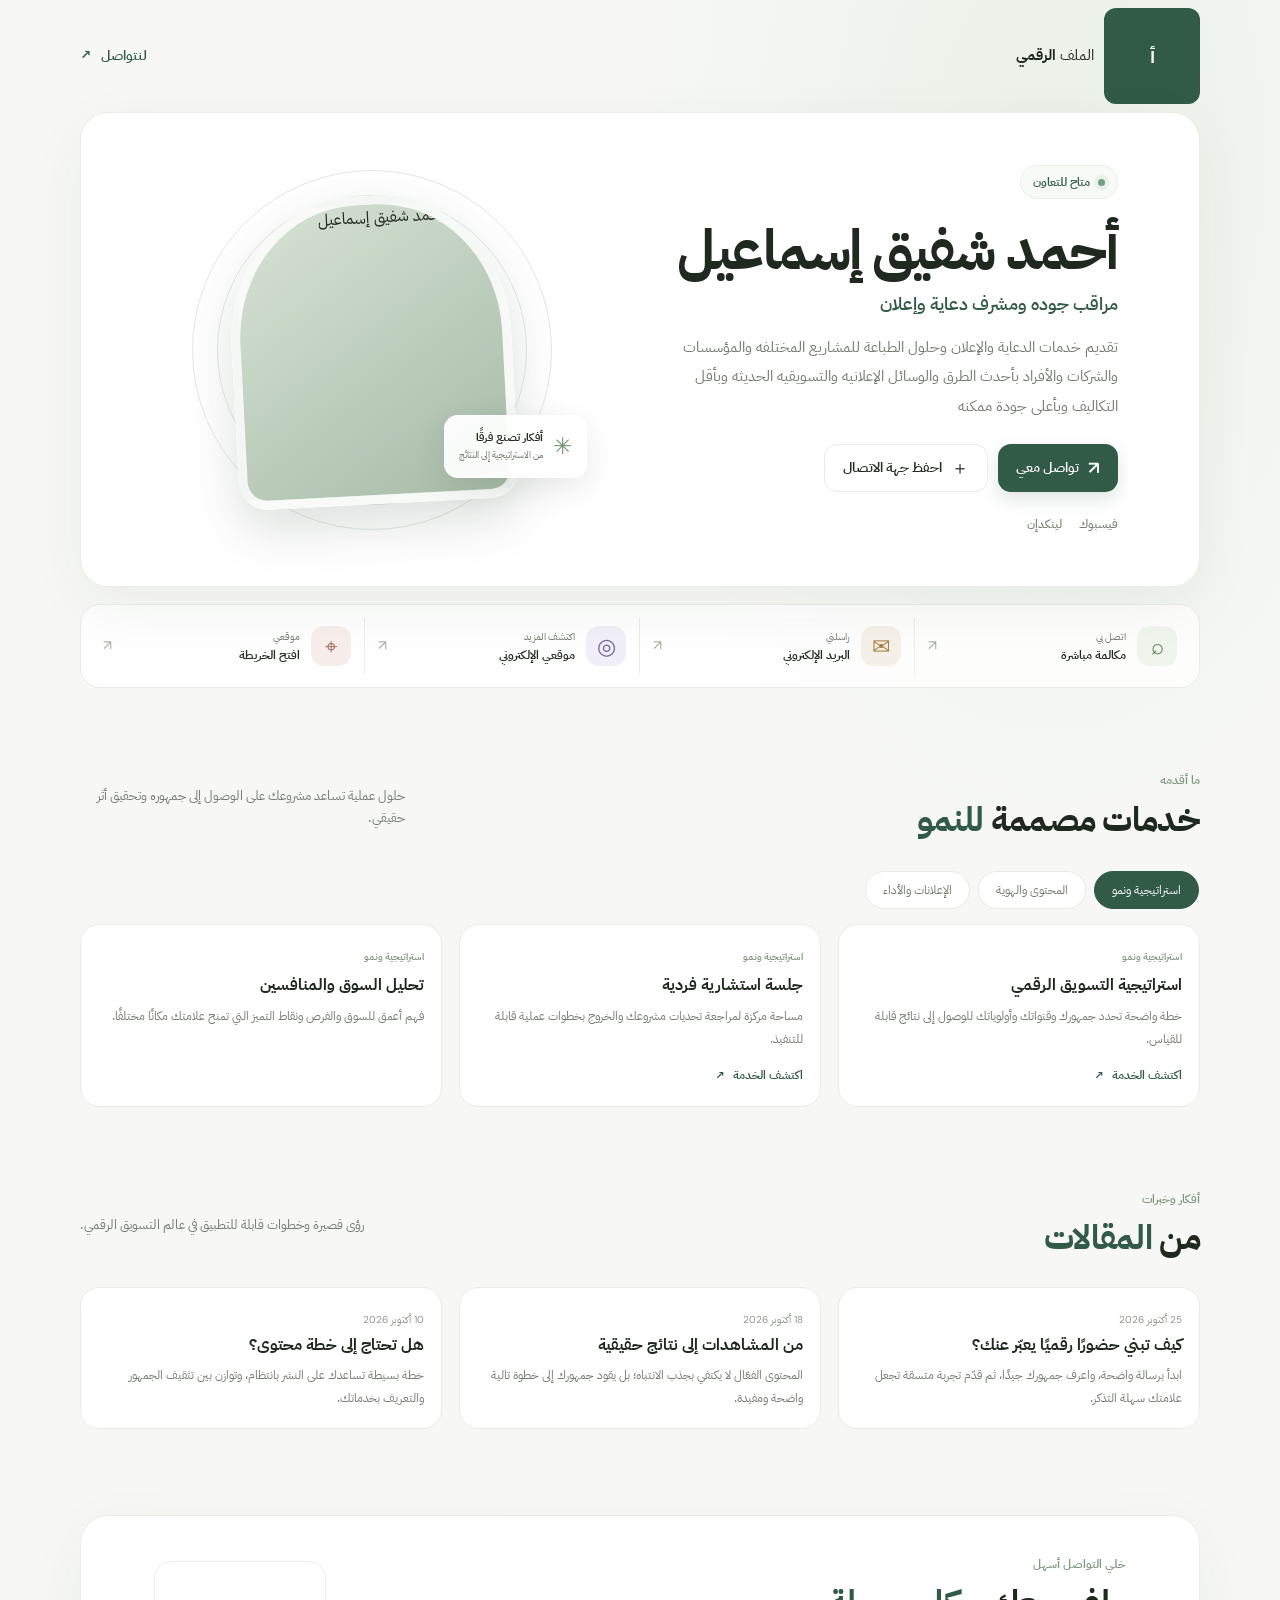
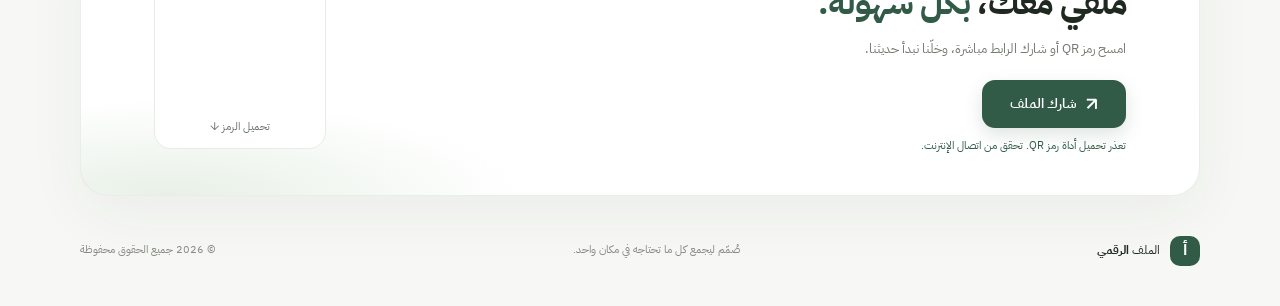
==== commit b8b2ae53: "Add files via upload" ====
--- a/index.html
+++ b/index.html
@@ -6,8 +6,8 @@
     <meta name="viewport" content="width=device-width, initial-scale=1">
     <meta name="theme-color" content="#f7f8f5">
     <meta name="description"
-        content="الملف الرقمي لأحمد محمد — مستشار تسويق رقمي. تواصل، اكتشف الخدمات، وتعرّف على أحدث المقالات.">
-    <title>أحمد محمد | ملف رقمي</title>
+        content="الملف الرقمي لأحمد شفيق إسماعيل — مراقب جودة ومشرف دعاية وإعلان. تواصل واكتشف خدمات الدعاية والطباعة.">
+    <title>أحمد شفيق إسماعيل | الملف الرقمي</title>
     <link rel="preconnect" href="https://fonts.googleapis.com">
     <link rel="preconnect" href="https://fonts.gstatic.com" crossorigin>
     <link
@@ -130,7 +130,6 @@
         <footer class="footer">
             <a class="brand footer-brand" href="#home">
                 <span class="brand-mark" aria-hidden="true">
-                    <img class="brand-logo" alt="">
                     <span class="brand-fallback">أ</span>
                 </span>
                 <span>الملف <strong>الرقمي</strong></span>
--- a/style.css
+++ b/style.css
@@ -68,7 +68,7 @@
 
 .topbar {
     justify-content: space-between;
-    min-height: 88px;
+    min-height: 112px;
 }
 
 .brand {
@@ -94,6 +94,11 @@
     font-weight: 700;
 }
 
+.topbar .brand-mark {
+    width: 96px;
+    height: 96px;
+}
+
 .brand-mark.has-logo {
     overflow: hidden;
     border: 1px solid var(--line);
@@ -101,15 +106,15 @@
 }
 
 .brand-logo {
-    display: none;
+    display: block;
     width: 100%;
     height: 100%;
     padding: 2px;
     object-fit: contain;
 }
 
-.brand-mark.has-logo .brand-logo {
-    display: block;
+.brand-mark:not(.has-logo) .brand-logo {
+    display: none;
 }
 
 .brand-mark.has-logo .brand-fallback {
@@ -728,7 +733,7 @@
     }
 
     .topbar {
-        min-height: 70px;
+        min-height: 104px;
     }
 
     .hero {
